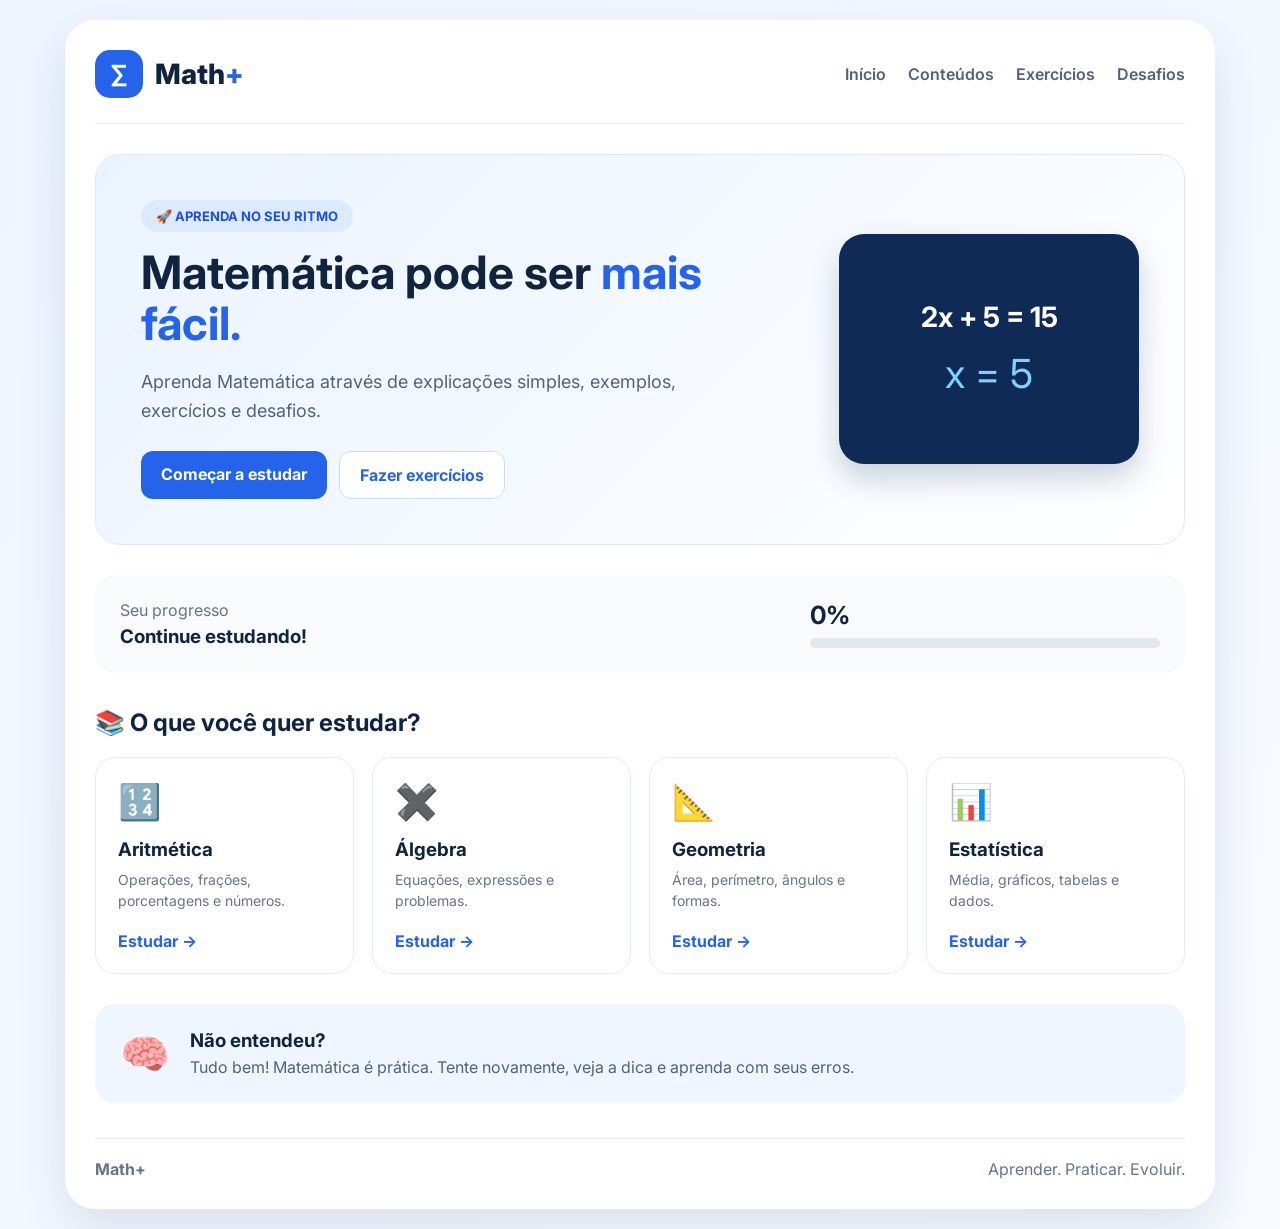
==== index.html @ fe076a1c "Add files via upload" ====
<!DOCTYPE html>
<html lang="pt-BR">

<head>

    <meta charset="UTF-8">

    <meta
        name="viewport"
        content="width=device-width, initial-scale=1.0"
    >

    <title>Math+ | Aprenda Matemática</title>

    <link
        rel="stylesheet"
        href="css/style.css"

    >

    <link
        rel="preconnect"
        href="https://fonts.googleapis.com"
    >

    <link
        href="https://fonts.googleapis.com/css2?family=Inter:wght@400;500;600;700;800&display=swap"
        rel="stylesheet"
    >

    <link
        rel="stylesheet"
        href="https://cdnjs.cloudflare.com/ajax/libs/font-awesome/6.5.0/css/all.min.css"
    >

</head>

<body>

<div class="app">

    <!-- MENU -->

    <header class="top-bar">

        <div class="logo">

            <div class="logo-icon">
                ∑
            </div>

            <h1>
                Math<span>+</span>
            </h1>

        </div>


        <nav>

            <a href="index.html">
                Início
            </a>

            <a href="conteudos.html">
                Conteúdos
            </a>

            <a href="exercicios.html">
                Exercícios
            </a>

            <a href="desafios.html">
                Desafios
            </a>

        </nav>

    </header>


    <!-- HERO -->

    <section class="hero">

        <div class="hero-text">

            <span class="tag">
                🚀 APRENDA NO SEU RITMO
            </span>

            <h2>
                Matemática pode ser
                <span>mais fácil.</span>
            </h2>

            <p>
                Aprenda Matemática através de
                explicações simples, exemplos,
                exercícios e desafios.
            </p>

            <div class="hero-buttons">

                <a
                    href="conteudos.html"
                    class="btn-primary"
                >
                    Começar a estudar
                </a>

                <a
                    href="exercicios.html"
                    class="btn-secondary"
                >
                    Fazer exercícios
                </a>

            </div>

        </div>


        <div class="math-visual">

            <div class="equation">
                2x + 5 = 15
            </div>

            <div class="equation-result">
                x = 5
            </div>

        </div>

    </section>


    <!-- PROGRESSO -->

    <section class="progress-card">

        <div>

            <span>
                Seu progresso
            </span>

            <h3>
                Continue estudando!
            </h3>

        </div>

        <div class="progress-info">

            <strong id="progresso">
                0%
            </strong>

            <div class="progress-bar">

                <div
                    id="barraProgresso"
                    class="progress-fill"
                ></div>

            </div>

        </div>

    </section>


    <!-- CATEGORIAS -->

    <h2 class="section-title">
        📚 O que você quer estudar?
    </h2>


    <section class="cards">

        <a
            href="conteudos.html#aritmetica"
            class="study-card"
        >

            <div class="card-icon">
                🔢
            </div>

            <h3>
                Aritmética
            </h3>

            <p>
                Operações, frações,
                porcentagens e números.
            </p>

            <span>
                Estudar →
            </span>

        </a>


        <a
            href="conteudos.html#algebra"
            class="study-card"
        >

            <div class="card-icon">
                ✖️
            </div>

            <h3>
                Álgebra
            </h3>

            <p>
                Equações, expressões
                e problemas.
            </p>

            <span>
                Estudar →
            </span>

        </a>


        <a
            href="conteudos.html#geometria"
            class="study-card"
        >

            <div class="card-icon">
                📐
            </div>

            <h3>
                Geometria
            </h3>

            <p>
                Área, perímetro,
                ângulos e formas.
            </p>

            <span>
                Estudar →
            </span>

        </a>


        <a
            href="conteudos.html#estatistica"
            class="study-card"
        >

            <div class="card-icon">
                📊
            </div>

            <h3>
                Estatística
            </h3>

            <p>
                Média, gráficos,
                tabelas e dados.
            </p>

            <span>
                Estudar →
            </span>

        </a>

    </section>


    <!-- MOTIVAÇÃO -->

    <section class="motivation">

        <div class="motivation-icon">
            🧠
        </div>

        <div>

            <h3>
                Não entendeu?
            </h3>

            <p>
                Tudo bem! Matemática é prática.
                Tente novamente, veja a dica
                e aprenda com seus erros.
            </p>

        </div>

    </section>


    <!-- RODAPÉ -->

    <footer>

        <strong>
            Math+
        </strong>

        <span>
            Aprender. Praticar. Evoluir.
        </span>

    </footer>

</div>


<script src="js/script.js"></script>

</body>

</html>
---- css/style.css ----
* {
    margin: 0;
    padding: 0;
    box-sizing: border-box;
}

body {

    font-family: 'Inter', sans-serif;

    background:
        linear-gradient(
            135deg,
            #eef5ff,
            #f8fbff
        );

    color: #10233f;

    min-height: 100vh;

    padding: 20px;
}


.app {

    max-width: 1150px;

    margin: auto;

    background: white;

    border-radius: 30px;

    padding: 30px;

    box-shadow:
        0 20px 50px
        rgba(20, 50, 100, 0.12);

}


/* =========================
   TOPO
========================= */

.top-bar {

    display: flex;

    justify-content: space-between;

    align-items: center;

    padding-bottom: 25px;

    border-bottom:
        1px solid #e6edf7;

    margin-bottom: 30px;

}


.logo {

    display: flex;

    align-items: center;

    gap: 12px;

}


.logo-icon {

    width: 48px;

    height: 48px;

    display: flex;

    justify-content: center;

    align-items: center;

    border-radius: 15px;

    background: #2563eb;

    color: white;

    font-size: 25px;

    font-weight: bold;

}


.logo h1 {

    font-size: 28px;

    font-weight: 800;

}


.logo span {

    color: #2563eb;

}


nav {

    display: flex;

    gap: 22px;

}


nav a {

    text-decoration: none;

    color: #52627a;

    font-weight: 600;

}


nav a:hover {

    color: #2563eb;

}


/* =========================
   HERO
========================= */

.hero {

    display: flex;

    justify-content:
        space-between;

    align-items: center;

    gap: 40px;

    padding: 45px;

    border-radius: 25px;

    background:
        linear-gradient(
            135deg,
            #eaf3ff,
            #ffffff
        );

    border:
        1px solid #dbe8fa;

}


.hero-text {

    max-width: 650px;

}


.tag {

    display: inline-block;

    background: #dbeafe;

    color: #1d4ed8;

    padding:
        8px 15px;

    border-radius: 30px;

    font-size: 13px;

    font-weight: 700;

    margin-bottom: 15px;

}


.hero h2 {

    font-size: 46px;

    line-height: 1.1;

    margin-bottom: 20px;

}


.hero h2 span {

    color: #2563eb;

}


.hero p {

    font-size: 18px;

    color: #52627a;

    line-height: 1.6;

    max-width: 600px;

}


.hero-buttons {

    display: flex;

    gap: 12px;

    margin-top: 25px;

}


.btn-primary,
.btn-secondary {

    padding:
        13px 20px;

    border-radius: 12px;

    text-decoration: none;

    font-weight: 700;

}


.btn-primary {

    background: #2563eb;

    color: white;

}


.btn-secondary {

    background: white;

    color: #2563eb;

    border:
        1px solid #cbdcf5;

}


/* EQUAÇÃO */

.math-visual {

    min-width: 300px;

    min-height: 230px;

    border-radius: 25px;

    background: #102a56;

    color: white;

    display: flex;

    flex-direction: column;

    justify-content: center;

    align-items: center;

    box-shadow:
        0 15px 30px
        rgba(16, 42, 86, 0.2);

}


.equation {

    font-size: 28px;

    font-weight: 700;

}


.equation-result {

    font-size: 40px;

    margin-top: 15px;

    color: #7dd3fc;

}


/* =========================
   PROGRESSO
========================= */

.progress-card {

    margin-top: 30px;

    padding: 25px;

    background: #f8fafc;

    border-radius: 20px;

    display: flex;

    justify-content:
        space-between;

    align-items: center;

    gap: 20px;

}


.progress-card span {

    color: #64748b;

}


.progress-card h3 {

    margin-top: 5px;

}


.progress-info {

    width: 350px;

}


.progress-info strong {

    font-size: 25px;

}


.progress-bar {

    width: 100%;

    height: 10px;

    background: #e2e8f0;

    border-radius: 20px;

    overflow: hidden;

    margin-top: 8px;

}


.progress-fill {

    width: 0%;

    height: 100%;

    background: #2563eb;

    transition: 0.5s;

}


/* =========================
   CARDS
========================= */

.section-title {

    margin-top: 35px;

    margin-bottom: 20px;

}


.cards {

    display: grid;

    grid-template-columns:
        repeat(
            4,
            1fr
        );

    gap: 18px;

}


.study-card {

    text-decoration: none;

    color: #10233f;

    padding: 22px;

    border:
        1px solid #e5eaf2;

    border-radius: 20px;

    transition: 0.3s;

}


.study-card:hover {

    transform:
        translateY(-5px);

    border-color: #93c5fd;

    box-shadow:
        0 10px 25px
        rgba(37, 99, 235, 0.1);

}


.card-icon {

    font-size: 35px;

    margin-bottom: 15px;

}


.study-card h3 {

    margin-bottom: 8px;

}


.study-card p {

    color: #64748b;

    line-height: 1.5;

    font-size: 14px;

}


.study-card span {

    display: block;

    margin-top: 20px;

    color: #2563eb;

    font-weight: 700;

}


/* =========================
   MOTIVAÇÃO
========================= */

.motivation {

    margin-top: 30px;

    padding: 25px;

    background: #eff6ff;

    border-radius: 20px;

    display: flex;

    align-items: center;

    gap: 20px;

}


.motivation-icon {

    font-size: 40px;

}


.motivation p {

    margin-top: 5px;

    color: #52627a;

}


/* =========================
   RODAPÉ
========================= */

footer {

    margin-top: 35px;

    padding-top: 20px;

    border-top:
        1px solid #e5eaf2;

    display: flex;

    justify-content:
        space-between;

    color: #64748b;

}


/* =========================
   RESPONSIVO
========================= */

@media (max-width: 900px) {

    .cards {

        grid-template-columns:
            1fr 1fr;

    }

    .hero {

        flex-direction: column;

        align-items: flex-start;

    }

    .math-visual {

        width: 100%;

    }

}


@media (max-width: 600px) {

    body {

        padding: 0;

    }

    .app {

        border-radius: 0;

        padding: 20px;

    }

    .top-bar {

        flex-direction: column;

        align-items: flex-start;

        gap: 20px;

    }

    nav {

        flex-wrap: wrap;

    }

    .hero {

        padding: 25px;

    }

    .hero h2 {

        font-size: 34px;

    }

    .cards {

        grid-template-columns: 1fr;

    }

    .progress-card {

        flex-direction: column;

        align-items: flex-start;

    }

    .progress-info {

        width: 100%;

    }

    footer {

        flex-direction: column;

        gap: 10px;

    }

}

.lesson {

    margin-top: 20px;

    padding: 30px;

    border:
        1px solid #e5eaf2;

    border-radius: 20px;

    display: flex;

    gap: 25px;

    background: #ffffff;

}


.lesson-icon {

    font-size: 50px;

    width: 80px;

    height: 80px;

    display: flex;

    justify-content: center;

    align-items: center;

    background: #eff6ff;

    border-radius: 20px;

}


.lesson h2 {

    margin-bottom: 8px;

}


.lesson p {

    color: #64748b;

    margin-bottom: 15px;

}


.lesson ul {

    padding-left: 20px;

    line-height: 1.8;

}


.lesson button {

    margin-top: 15px;

    border: none;

    background: #2563eb;

    color: white;

    padding: 12px 18px;

    border-radius: 10px;

    cursor: pointer;

    font-weight: 700;

}


.lesson button:hover {

    background: #1d4ed8;

}


.question-box {

    max-width: 700px;

    margin: 60px auto;

    text-align: center;

    padding: 40px;

    border-radius: 25px;

    background: #f8fbff;

    border:
        1px solid #dbe8fa;

}


.question-box h2 {

    font-size: 32px;

    margin: 25px 0;

}


.answers {

    display: grid;

    grid-template-columns:
        1fr 1fr;

    gap: 15px;

}


.answers button {

    padding: 18px;

    border: none;

    border-radius: 12px;

    background: white;

    border:
        1px solid #dbe3ef;

    font-size: 18px;

    font-weight: 700;

    cursor: pointer;

}


.answers button:hover {

    background: #2563eb;

    color: white;

}


.correct {

    color: #15803d;

    font-weight: 700;

    margin-top: 25px;

}


.wrong {

    color: #dc2626;

    font-weight: 700;

    margin-top: 25px;

}
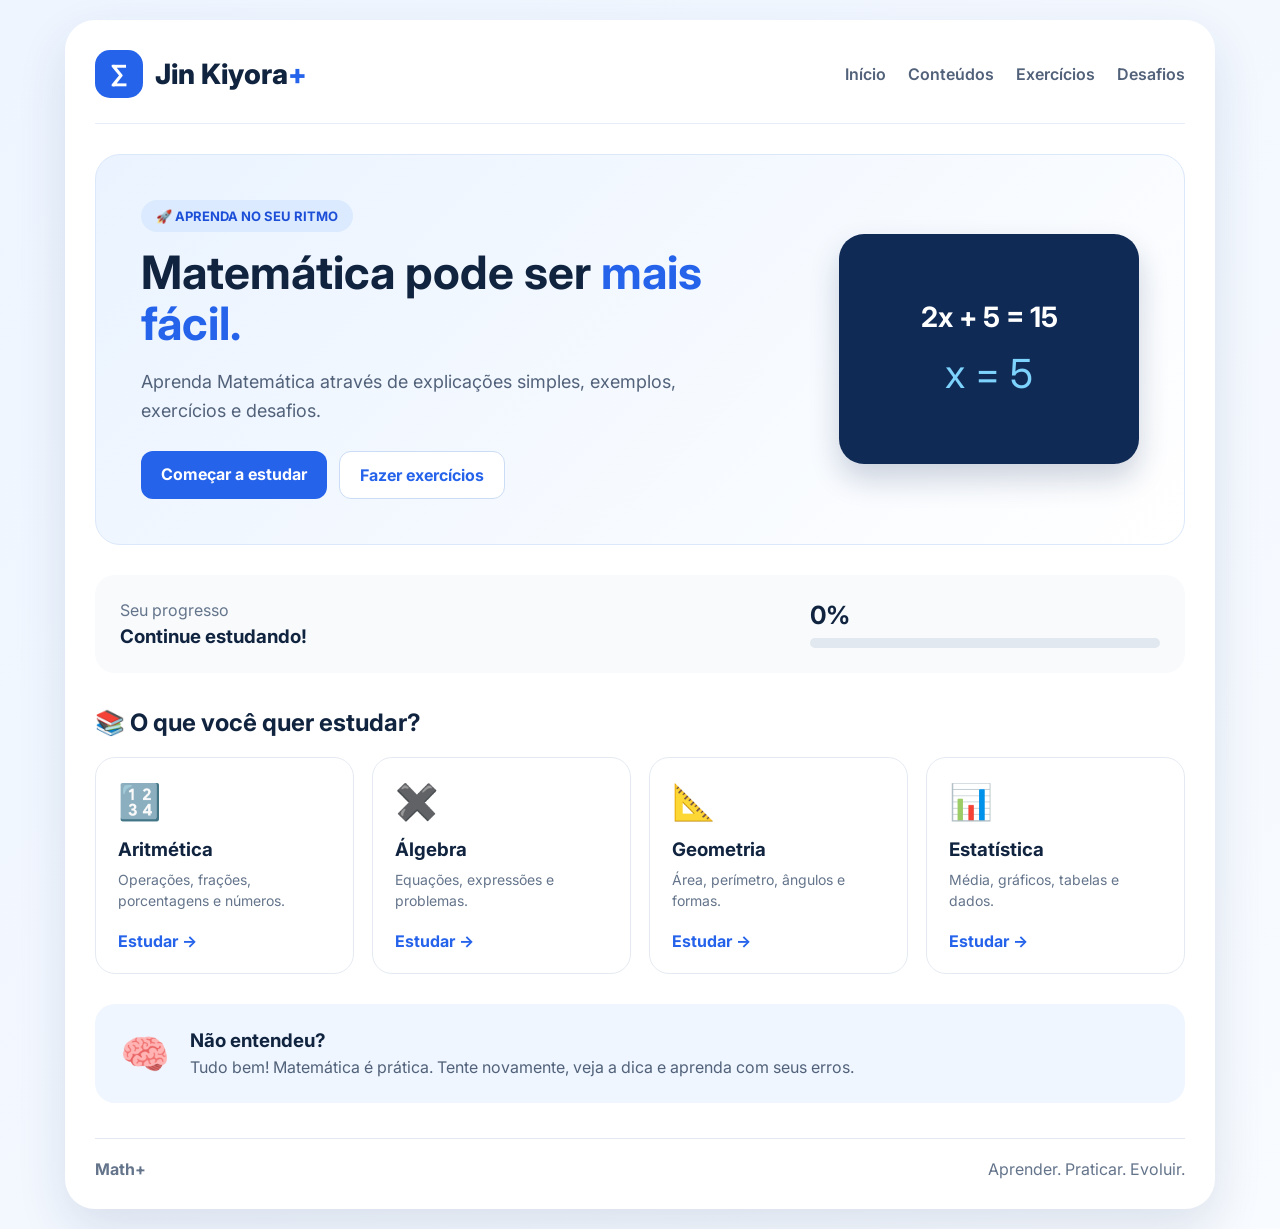
==== commit c336aaec: "Add files via upload" ====
--- a/index.html
+++ b/index.html
@@ -50,7 +50,7 @@
             </div>
 
             <h1>
-                Math<span>+</span>
+                Jin Kiyora<span>+</span>
             </h1>
 
         </div>
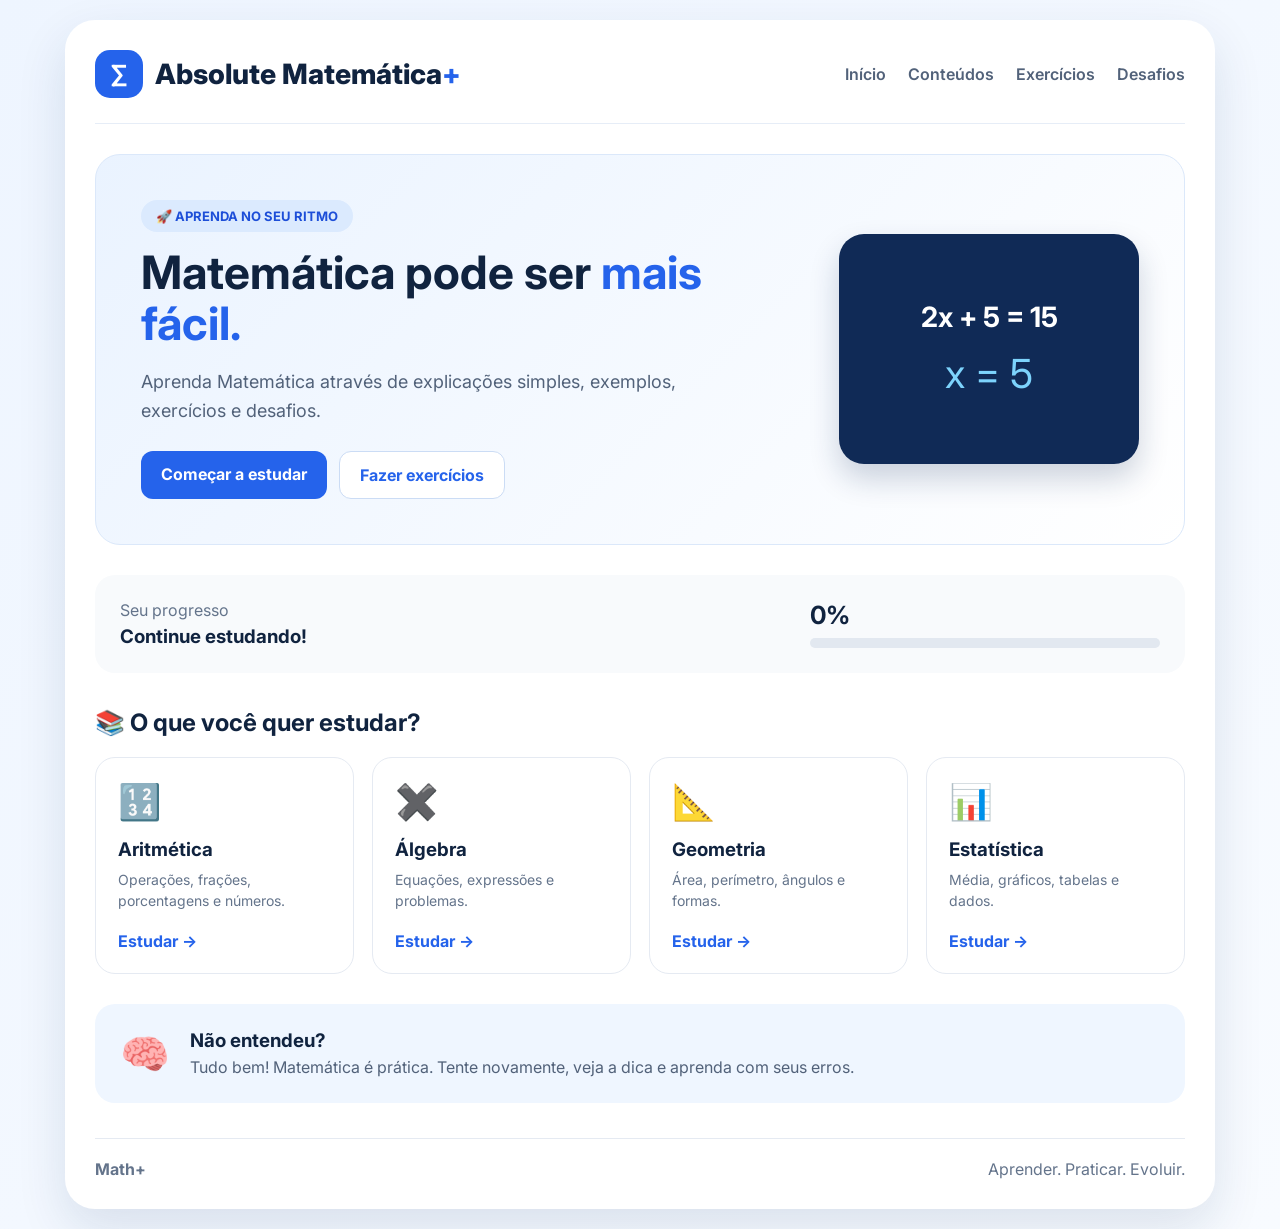
==== commit c17d20fd: "Add files via upload" ====
--- a/index.html
+++ b/index.html
@@ -32,7 +32,6 @@
         rel="stylesheet"
         href="https://cdnjs.cloudflare.com/ajax/libs/font-awesome/6.5.0/css/all.min.css"
     >
-
 </head>
 
 <body>
@@ -50,7 +49,7 @@
             </div>
 
             <h1>
-                Jin Kiyora<span>+</span>
+                Absolute Matemática<span>+</span>
             </h1>
 
         </div>
